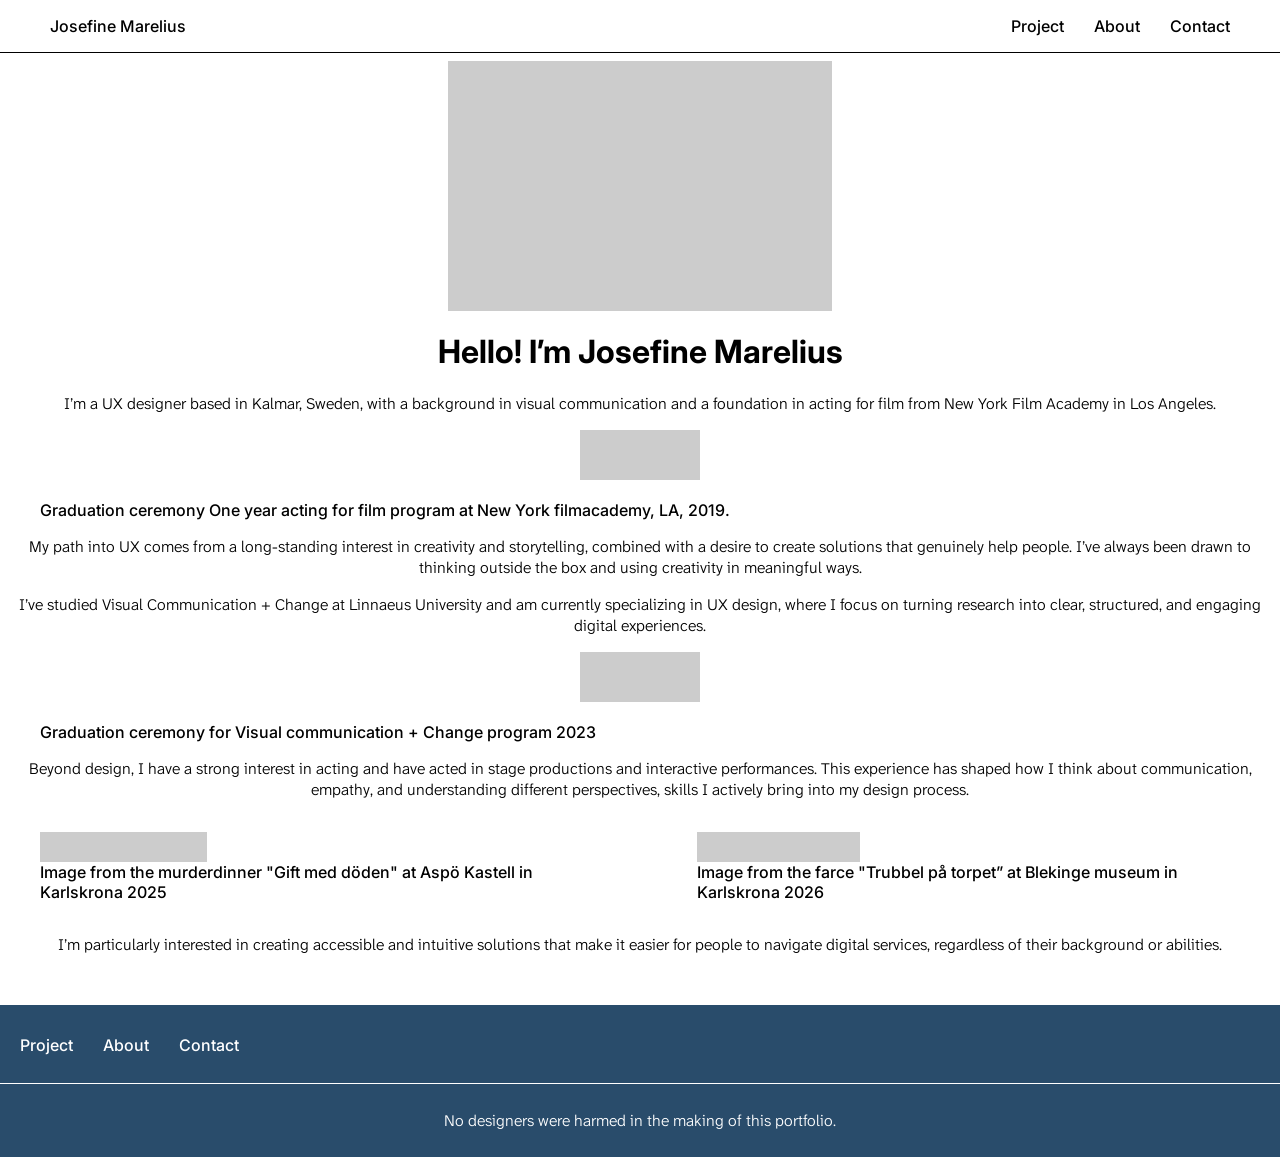
==== about/index.html @ 90ea8276 "About Grundstruktur" ====
<!DOCTYPE html>
<html lang="en">
<head>
    <meta charset="UTF-8">
    <meta name="viewport" content="width=device-width, initial-scale=1.0">
    <title>Josefine Marelius</title>
    <link rel="stylesheet" href="style.css">

      <link rel="preconnect" href="https://fonts.googleapis.com">
<link rel="preconnect" href="https://fonts.gstatic.com" crossorigin>
<link href="https://fonts.googleapis.com/css2?family=Bebas+Neue&family=Inter:ital,opsz,wght@0,14..32,100..900;1,14..32,100..900&display=swap" rel="stylesheet">

    <link rel="stylesheet" href="style.css">

    <link rel="preconnect" href="https://fonts.googleapis.com">
<link rel="preconnect" href="https://fonts.gstatic.com" crossorigin>
<link href="https://fonts.googleapis.com/css2?family=Atkinson+Hyperlegible+Next:ital,wght@0,200..800;1,200..800&family=Bebas+Neue&family=Inter:ital,opsz,wght@0,14..32,100..900;1,14..32,100..900&display=swap" rel="stylesheet">
</head>

<body>

    <nav class="navbar">
    <ul>
        <li><a href="start.html">Josefine Marelius</a></li>
        <li><a href="projects.html">Project</a></li>
        <li><a href="about.html">About</a></li>
        <li><a href="contact.html">Contact</a></li>
        </ul>
      <hr>
</nav>

<div class="img-medium-placeholder"></div>


<h1>Hello! I’m Josefine Marelius</h1>
<p>I’m a UX designer based in Kalmar, Sweden, with a background in visual communication and a foundation in acting for film from New York Film Academy in Los Angeles.</p>

<figure>
<div class="img-small-placeholder"></div>
<figcaption>Graduation ceremony One year acting for film program at New York filmacademy, LA, 2019.</figcaption>
</figure>

<p>My path into UX comes from a long-standing interest in creativity and storytelling, combined with a desire to create solutions that genuinely help people. I’ve always been drawn to thinking outside the box and using creativity in meaningful ways.</p>
<p>I’ve studied Visual Communication + Change at Linnaeus University and am currently specializing in UX design, where I focus on turning research into clear, structured, and engaging digital experiences.</p>

<figure>
<div class="img-small-placeholder"></div>
<figcaption>Graduation ceremony for Visual communication + Change program 2023</figcaption>
</figure>

<p>Beyond design, I have a strong interest in acting and have acted in stage productions and interactive performances. This experience has shaped how I think about communication, empathy, and understanding different perspectives, skills I actively bring into my design process.</p>

<div class="xsmall-container">

 <figure>  
<div class="img-xsmall-placeholder"></div>
<figcaption>Image from the murderdinner "Gift med döden" at Aspö Kastell in Karlskrona 2025 </figcaption>
</figure> 

<figure>
<div class="img-xsmall-placeholder"></div>
<figcaption>Image from the farce "Trubbel på torpet” at Blekinge museum in Karlskrona 2026</figcaption>
</figure>
</div>

<p>I’m particularly interested in creating accessible and intuitive solutions that make it easier for people to navigate digital services, regardless of their background or abilities.</p>

<footer class="footer">
    <ul>
        <li><a href="projects.html">Project</a></li>
        <li><a href="about.html">About</a></li>
        <li><a href="contact.html">Contact</a></li>
        </ul>
        <hr>

    <p>No designers were harmed in the making of this portfolio.</p>

</footer>

</body>
</html>
---- about/style.css ----
body {
  margin: 0; 
  font-family: "Inter", sans-serif;
  font-optical-sizing: auto;
  font-weight: 500;
  font-style: normal;

}

p {
  font-family: "Atkinson Hyperlegible Next", sans-serif;
  font-optical-sizing: auto;
  font-weight: 300;
  font-style: normal;

}


.navbar {
    background-color: white;
       
}

.navbar ul {
    padding: 0 50px;
    list-style-type: none;
    display: flex;
    justify-content: space-between;
    
}

.navbar li:first-child {
    margin-right: auto;
}

.navbar li + li {
    margin-left: 30px;
}


.navbar a {
    color: black;
    text-decoration: none;
    
}

.navbar hr {
    
    border: none;
    border-top: 1.5px solid black;
       
}

h1, p {
    text-align: center;
}

.img-medium-placeholder {
    
    width: 30%;
    height: 250px;
    background-color: #ccc;
    margin: 0 auto;
}

.img-small-placeholder {
    
    width: 10%;
    height: 50px;
    background-color: #ccc;
    margin: 0 auto 20px;
}

.xsmall-container {
    
    display: flex;
    justify-content: center;
    gap: 20px;
}


.img-xsmall-placeholder {
    width: 30%;
    height: 30px;
    background-color: #ccc;


}


.footer {
    margin-top: 50px;
    background-color: #294C6B;
    padding: 10px 0;
}

 .footer ul {
    margin: 0;
    list-style-type: none;
    display: flex;
    gap: 30px;
    padding: 20px;   
}


.footer a {
    color: white;
    text-decoration: none;
       
}

.footer hr {
    border: none;
    border-top: 1.5px solid white;
}
.footer p {
    color: white;
    text-align: center;
    padding-top: 10px;
    
}
---- about/style.css ----
body {
  margin: 0; 
  font-family: "Inter", sans-serif;
  font-optical-sizing: auto;
  font-weight: 500;
  font-style: normal;

}

p {
  font-family: "Atkinson Hyperlegible Next", sans-serif;
  font-optical-sizing: auto;
  font-weight: 300;
  font-style: normal;

}


.navbar {
    background-color: white;
       
}

.navbar ul {
    padding: 0 50px;
    list-style-type: none;
    display: flex;
    justify-content: space-between;
    
}

.navbar li:first-child {
    margin-right: auto;
}

.navbar li + li {
    margin-left: 30px;
}


.navbar a {
    color: black;
    text-decoration: none;
    
}

.navbar hr {
    
    border: none;
    border-top: 1.5px solid black;
       
}

h1, p {
    text-align: center;
}

.img-medium-placeholder {
    
    width: 30%;
    height: 250px;
    background-color: #ccc;
    margin: 0 auto;
}

.img-small-placeholder {
    
    width: 10%;
    height: 50px;
    background-color: #ccc;
    margin: 0 auto 20px;
}

.xsmall-container {
    
    display: flex;
    justify-content: center;
    gap: 20px;
}


.img-xsmall-placeholder {
    width: 30%;
    height: 30px;
    background-color: #ccc;


}


.footer {
    margin-top: 50px;
    background-color: #294C6B;
    padding: 10px 0;
}

 .footer ul {
    margin: 0;
    list-style-type: none;
    display: flex;
    gap: 30px;
    padding: 20px;   
}


.footer a {
    color: white;
    text-decoration: none;
       
}

.footer hr {
    border: none;
    border-top: 1.5px solid white;
}
.footer p {
    color: white;
    text-align: center;
    padding-top: 10px;
    
}
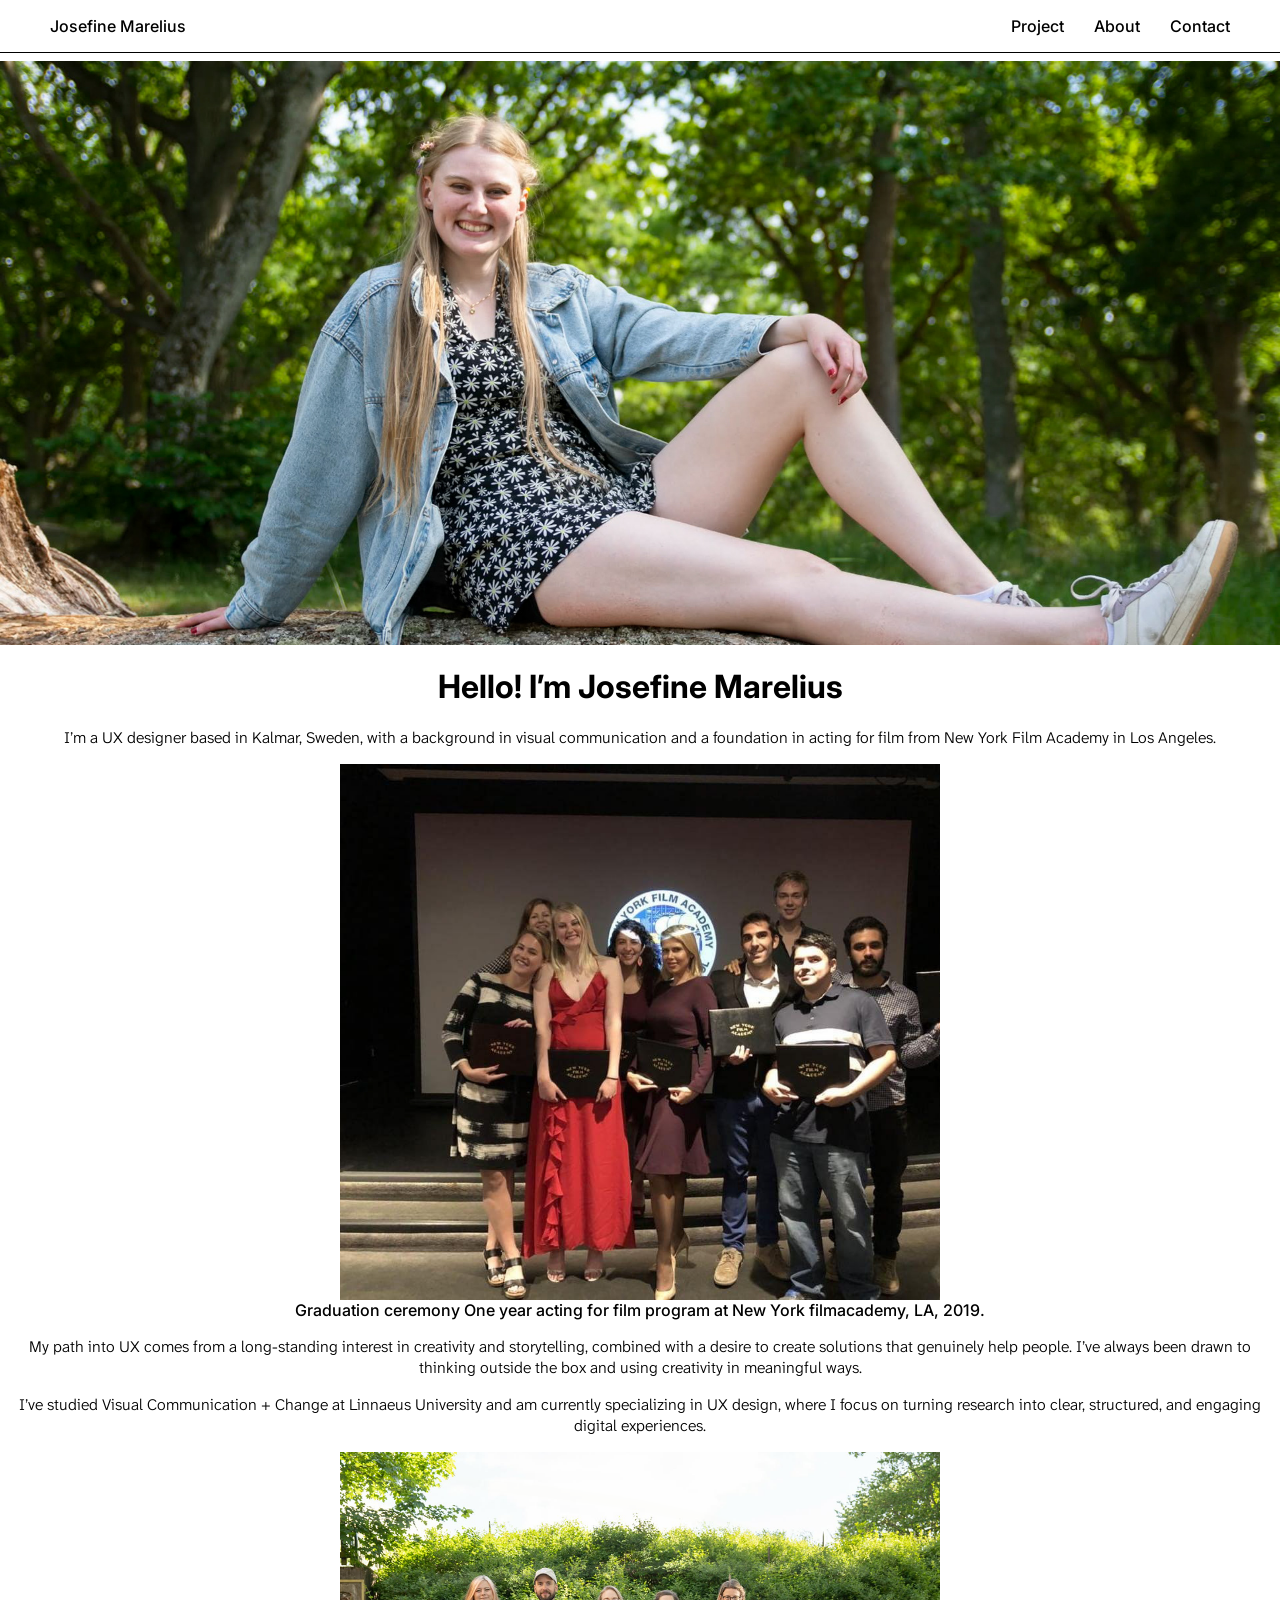
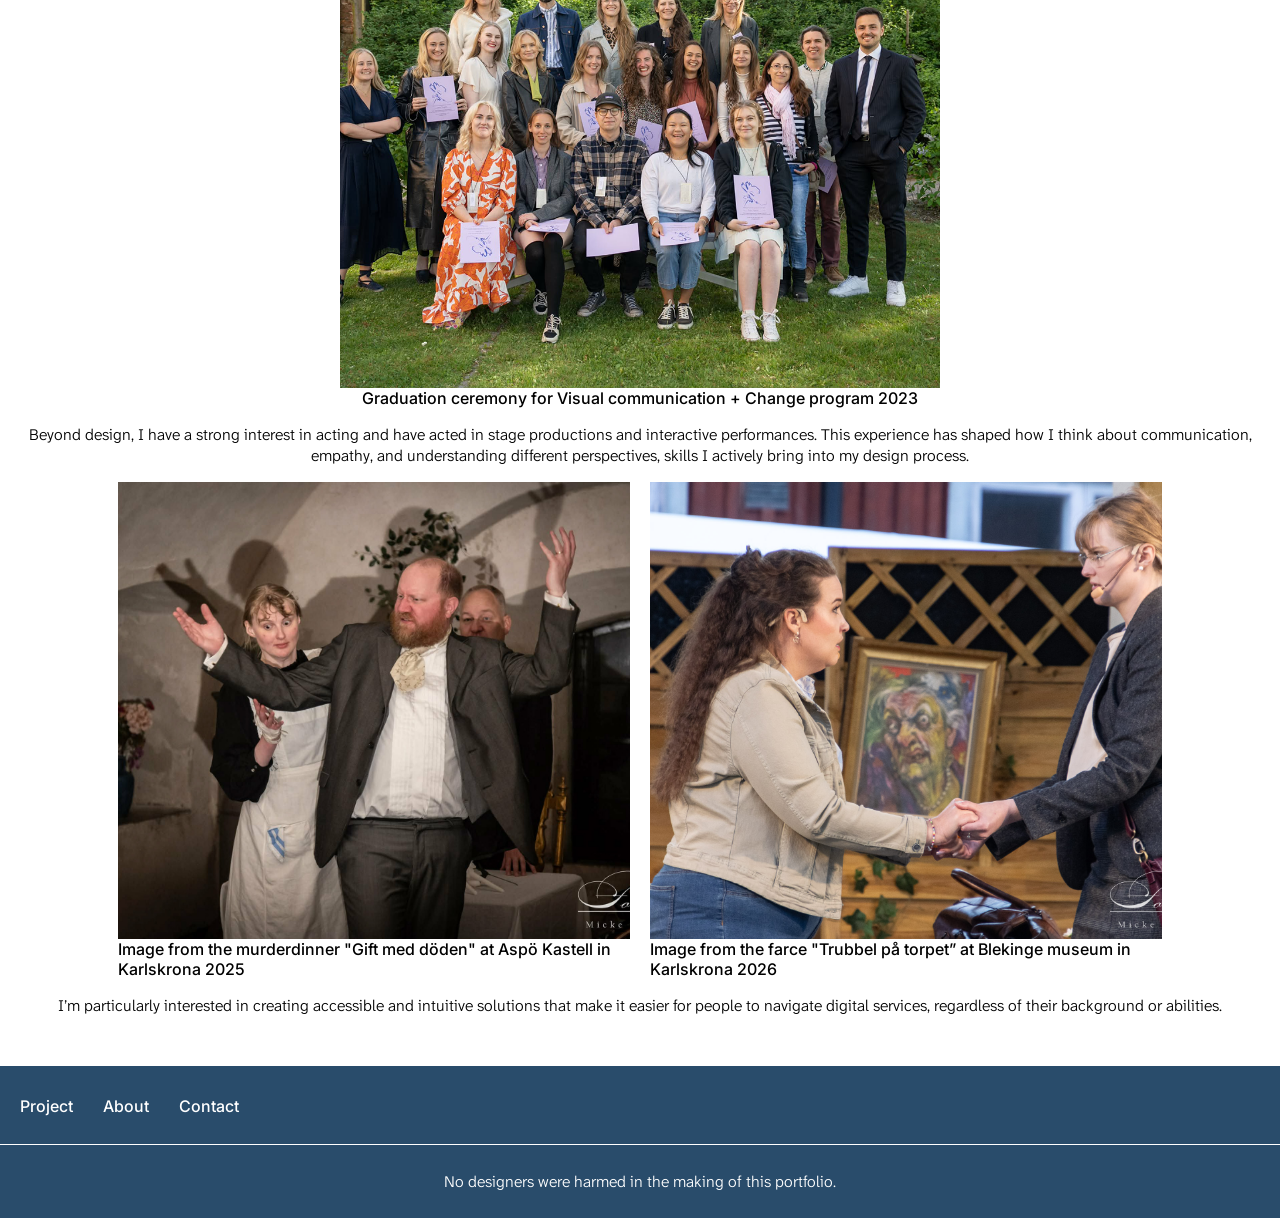
==== commit 712f498b: "Bilder" ====
--- a/about/index.html
+++ b/about/index.html
@@ -6,76 +6,96 @@
     <title>Josefine Marelius</title>
     <link rel="stylesheet" href="style.css">
 
-      <link rel="preconnect" href="https://fonts.googleapis.com">
-<link rel="preconnect" href="https://fonts.gstatic.com" crossorigin>
-<link href="https://fonts.googleapis.com/css2?family=Bebas+Neue&family=Inter:ital,opsz,wght@0,14..32,100..900;1,14..32,100..900&display=swap" rel="stylesheet">
+    <link rel="preconnect" href="https://fonts.googleapis.com">
+    <link rel="preconnect" href="https://fonts.gstatic.com" crossorigin>
+    <link href="https://fonts.googleapis.com/css2?family=Bebas+Neue&family=Inter:ital,opsz,wght@0,14..32,100..900;1,14..32,100..900&display=swap" rel="stylesheet">
 
     <link rel="stylesheet" href="style.css">
 
     <link rel="preconnect" href="https://fonts.googleapis.com">
-<link rel="preconnect" href="https://fonts.gstatic.com" crossorigin>
-<link href="https://fonts.googleapis.com/css2?family=Atkinson+Hyperlegible+Next:ital,wght@0,200..800;1,200..800&family=Bebas+Neue&family=Inter:ital,opsz,wght@0,14..32,100..900;1,14..32,100..900&display=swap" rel="stylesheet">
+    <link rel="preconnect" href="https://fonts.gstatic.com" crossorigin>
+    <link href="https://fonts.googleapis.com/css2?family=Atkinson+Hyperlegible+Next:ital,wght@0,200..800;1,200..800&family=Bebas+Neue&family=Inter:ital,opsz,wght@0,14..32,100..900;1,14..32,100..900&display=swap" rel="stylesheet">
 </head>
 
 <body>
 
-    <nav class="navbar">
-    <ul>
-        <li><a href="start.html">Josefine Marelius</a></li>
-        <li><a href="projects.html">Project</a></li>
-        <li><a href="about.html">About</a></li>
-        <li><a href="contact.html">Contact</a></li>
+    <nav>
+        <ul>
+            <li><a href="../index.html">Josefine Marelius</a></li>
+            <li><a href="../projects/index.html">Project</a></li>
+            <li><a href="../about/index.html">About</a></li>
+            <li><a href="../contact/index.html">Contact</a></li>
         </ul>
       <hr>
-</nav>
+    </nav>
 
-<div class="img-medium-placeholder"></div>
+    <img class="img-large" src="Img/About-bild-1.jpg" alt="">
 
+    <!--
+        Lägg gärna detta i en div. Och img ovan. 
+        I programmering blir allt lättare om man låter allt ligga i olika div eller sections. 
+        Sällan man vill låta saker ligga "löst" direkt i main
+    -->
+    <h1>Hello! I’m Josefine Marelius</h1>
+    <p>
+        I’m a UX designer based in Kalmar, Sweden, with a background in visual communication and 
+        a foundation in acting for film from New York Film Academy in Los Angeles.
+    </p>
 
-<h1>Hello! I’m Josefine Marelius</h1>
-<p>I’m a UX designer based in Kalmar, Sweden, with a background in visual communication and a foundation in acting for film from New York Film Academy in Los Angeles.</p>
+    <figure>
+        <img class="img-small" src="Img/About bild 2.jpg" alt="">
+        <figcaption>Graduation ceremony One year acting for film program at New York filmacademy, LA, 2019.</figcaption>
+    </figure>
 
-<figure>
-<div class="img-small-placeholder"></div>
-<figcaption>Graduation ceremony One year acting for film program at New York filmacademy, LA, 2019.</figcaption>
-</figure>
+    <p>
+        My path into UX comes from a long-standing interest in creativity and storytelling, 
+        combined with a desire to create solutions that genuinely help people. 
+        I’ve always been drawn to thinking outside the box and using creativity in meaningful ways.
+    </p>
+    <p>
+        I’ve studied Visual Communication + Change at Linnaeus University and am currently 
+        specializing in UX design, where I focus on turning research into clear, 
+        structured, and engaging digital experiences.
+    </p>
 
-<p>My path into UX comes from a long-standing interest in creativity and storytelling, combined with a desire to create solutions that genuinely help people. I’ve always been drawn to thinking outside the box and using creativity in meaningful ways.</p>
-<p>I’ve studied Visual Communication + Change at Linnaeus University and am currently specializing in UX design, where I focus on turning research into clear, structured, and engaging digital experiences.</p>
+    <figure>
+        <img class="img-small" src="Img/about bild 3.png" alt="">
+        <figcaption>Graduation ceremony for Visual communication + Change program 2023</figcaption>
+    </figure>
 
-<figure>
-<div class="img-small-placeholder"></div>
-<figcaption>Graduation ceremony for Visual communication + Change program 2023</figcaption>
-</figure>
+    <p>
+        Beyond design, I have a strong interest in acting and have acted in stage productions and interactive performances. 
+        This experience has shaped how I think about communication, empathy, and understanding different perspectives, 
+        skills I actively bring into my design process.
+    </p>
 
-<p>Beyond design, I have a strong interest in acting and have acted in stage productions and interactive performances. This experience has shaped how I think about communication, empathy, and understanding different perspectives, skills I actively bring into my design process.</p>
+    <div class="small-row">
+        <figure>  
+            <img class="img-small" src="Img/about bild 4 vänster.jpg" alt="">
+            <figcaption>Image from the murderdinner "Gift med döden" at Aspö Kastell in Karlskrona 2025 </figcaption>
+        </figure> 
 
-<div class="xsmall-container">
+        <figure>
+            <img class="img-small" src="Img/About bild 5 höger.jpg" alt="">
+            <figcaption>Image from the farce "Trubbel på torpet” at Blekinge museum in Karlskrona 2026</figcaption>
+        </figure>
+    </div>
 
- <figure>  
-<div class="img-xsmall-placeholder"></div>
-<figcaption>Image from the murderdinner "Gift med döden" at Aspö Kastell in Karlskrona 2025 </figcaption>
-</figure> 
+    <p>
+        I’m particularly interested in creating accessible and intuitive solutions that make it easier for people 
+        to navigate digital services, regardless of their background or abilities.
+    </p>
 
-<figure>
-<div class="img-xsmall-placeholder"></div>
-<figcaption>Image from the farce "Trubbel på torpet” at Blekinge museum in Karlskrona 2026</figcaption>
-</figure>
-</div>
-
-<p>I’m particularly interested in creating accessible and intuitive solutions that make it easier for people to navigate digital services, regardless of their background or abilities.</p>
-
-<footer class="footer">
-    <ul>
-        <li><a href="projects.html">Project</a></li>
-        <li><a href="about.html">About</a></li>
-        <li><a href="contact.html">Contact</a></li>
+    <footer>
+        <ul>
+            <li><a href="../projects/index.html">Project</a></li>
+            <li><a href="../about/index.html">About</a></li>
+            <li><a href="../contact/index.html">Contact</a></li>
         </ul>
         <hr>
 
-    <p>No designers were harmed in the making of this portfolio.</p>
-
-</footer>
+        <p>No designers were harmed in the making of this portfolio.</p>
+    </footer>
 
 </body>
 </html>
--- a/about/style.css
+++ b/about/style.css
@@ -4,7 +4,6 @@
   font-optical-sizing: auto;
   font-weight: 500;
   font-style: normal;
-
 }
 
 p {
@@ -12,89 +11,90 @@
   font-optical-sizing: auto;
   font-weight: 300;
   font-style: normal;
-
 }
 
 
-.navbar {
-    background-color: white;
-       
+nav {
+    background-color: white;    
 }
 
-.navbar ul {
+nav ul {
     padding: 0 50px;
     list-style-type: none;
     display: flex;
     justify-content: space-between;
-    
 }
 
-.navbar li:first-child {
+nav li:first-child {
     margin-right: auto;
 }
 
-.navbar li + li {
+nav li + li {
     margin-left: 30px;
 }
 
 
-.navbar a {
+nav a {
     color: black;
-    text-decoration: none;
-    
+    text-decoration: none;   
 }
 
-.navbar hr {
-    
+nav hr { 
     border: none;
-    border-top: 1.5px solid black;
-       
+    border-top: 1.5px solid black;       
 }
 
 h1, p {
     text-align: center;
 }
 
-.img-medium-placeholder {
+.img-large {
+    width: 100%;
+    aspect-ratio: 2.19 / 1;
+    object-fit: cover;
+    display: block;
     
-    width: 30%;
-    height: 250px;
-    background-color: #ccc;
-    margin: 0 auto;
 }
 
-.img-small-placeholder {
+.img-small {
+    width: 50%;
+    aspect-ratio: 1.12 / 1;
+    object-fit: cover;
+    display: block;
     
-    width: 10%;
-    height: 50px;
-    background-color: #ccc;
-    margin: 0 auto 20px;
 }
 
-.xsmall-container {
-    
+.small-row {
     display: flex;
     justify-content: center;
     gap: 20px;
 }
 
+.small-row figure {
+    width: 40%;
+    margin: 0;
+}
 
-.img-xsmall-placeholder {
-    width: 30%;
-    height: 30px;
-    background-color: #ccc;
+.small-row .img-small {
+    width: 100%;
+}
 
-
+figure {
+    display: flex;
+    flex-direction: column;
+    align-items: center;
 }
 
 
-.footer {
+
+
+footer {
     margin-top: 50px;
     background-color: #294C6B;
     padding: 10px 0;
 }
 
- .footer ul {
+ footer ul {
     margin: 0;
     list-style-type: none;
     display: flex;
@@ -103,19 +103,18 @@
 }
 
 
-.footer a {
+footer a {
     color: white;
-    text-decoration: none;
-       
+    text-decoration: none; 
 }
 
-.footer hr {
+footer hr {
     border: none;
     border-top: 1.5px solid white;
 }
-.footer p {
+
+footer p {
     color: white;
     text-align: center;
     padding-top: 10px;
-    
 }
--- a/about/style.css
+++ b/about/style.css
@@ -4,7 +4,6 @@
   font-optical-sizing: auto;
   font-weight: 500;
   font-style: normal;
-
 }
 
 p {
@@ -12,89 +11,90 @@
   font-optical-sizing: auto;
   font-weight: 300;
   font-style: normal;
-
 }
 
 
-.navbar {
-    background-color: white;
-       
+nav {
+    background-color: white;    
 }
 
-.navbar ul {
+nav ul {
     padding: 0 50px;
     list-style-type: none;
     display: flex;
     justify-content: space-between;
-    
 }
 
-.navbar li:first-child {
+nav li:first-child {
     margin-right: auto;
 }
 
-.navbar li + li {
+nav li + li {
     margin-left: 30px;
 }
 
 
-.navbar a {
+nav a {
     color: black;
-    text-decoration: none;
-    
+    text-decoration: none;   
 }
 
-.navbar hr {
-    
+nav hr { 
     border: none;
-    border-top: 1.5px solid black;
-       
+    border-top: 1.5px solid black;       
 }
 
 h1, p {
     text-align: center;
 }
 
-.img-medium-placeholder {
+.img-large {
+    width: 100%;
+    aspect-ratio: 2.19 / 1;
+    object-fit: cover;
+    display: block;
     
-    width: 30%;
-    height: 250px;
-    background-color: #ccc;
-    margin: 0 auto;
 }
 
-.img-small-placeholder {
+.img-small {
+    width: 50%;
+    aspect-ratio: 1.12 / 1;
+    object-fit: cover;
+    display: block;
     
-    width: 10%;
-    height: 50px;
-    background-color: #ccc;
-    margin: 0 auto 20px;
 }
 
-.xsmall-container {
-    
+.small-row {
     display: flex;
     justify-content: center;
     gap: 20px;
 }
 
+.small-row figure {
+    width: 40%;
+    margin: 0;
+}
 
-.img-xsmall-placeholder {
-    width: 30%;
-    height: 30px;
-    background-color: #ccc;
+.small-row .img-small {
+    width: 100%;
+}
 
-
+figure {
+    display: flex;
+    flex-direction: column;
+    align-items: center;
 }
 
 
-.footer {
+
+
+footer {
     margin-top: 50px;
     background-color: #294C6B;
     padding: 10px 0;
 }
 
- .footer ul {
+ footer ul {
     margin: 0;
     list-style-type: none;
     display: flex;
@@ -103,19 +103,18 @@
 }
 
 
-.footer a {
+footer a {
     color: white;
-    text-decoration: none;
-       
+    text-decoration: none; 
 }
 
-.footer hr {
+footer hr {
     border: none;
     border-top: 1.5px solid white;
 }
-.footer p {
+
+footer p {
     color: white;
     text-align: center;
     padding-top: 10px;
-    
 }
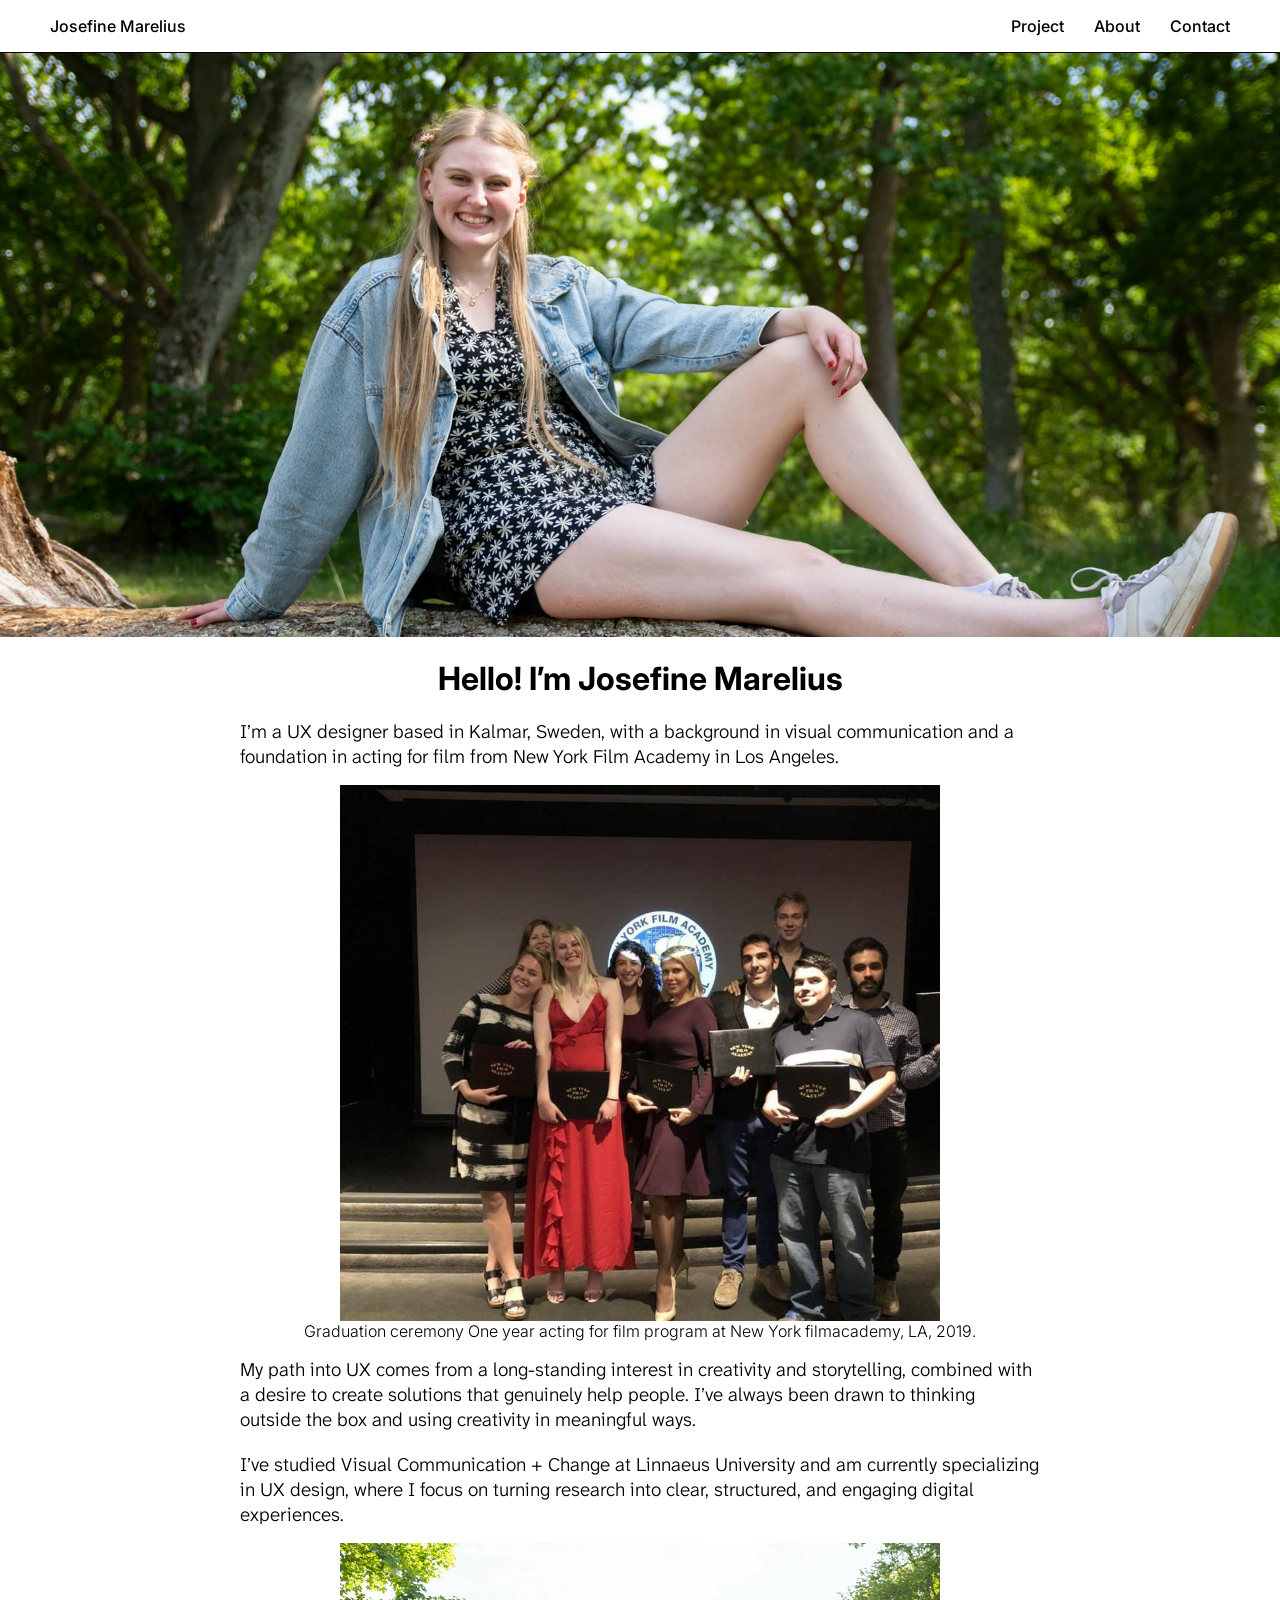
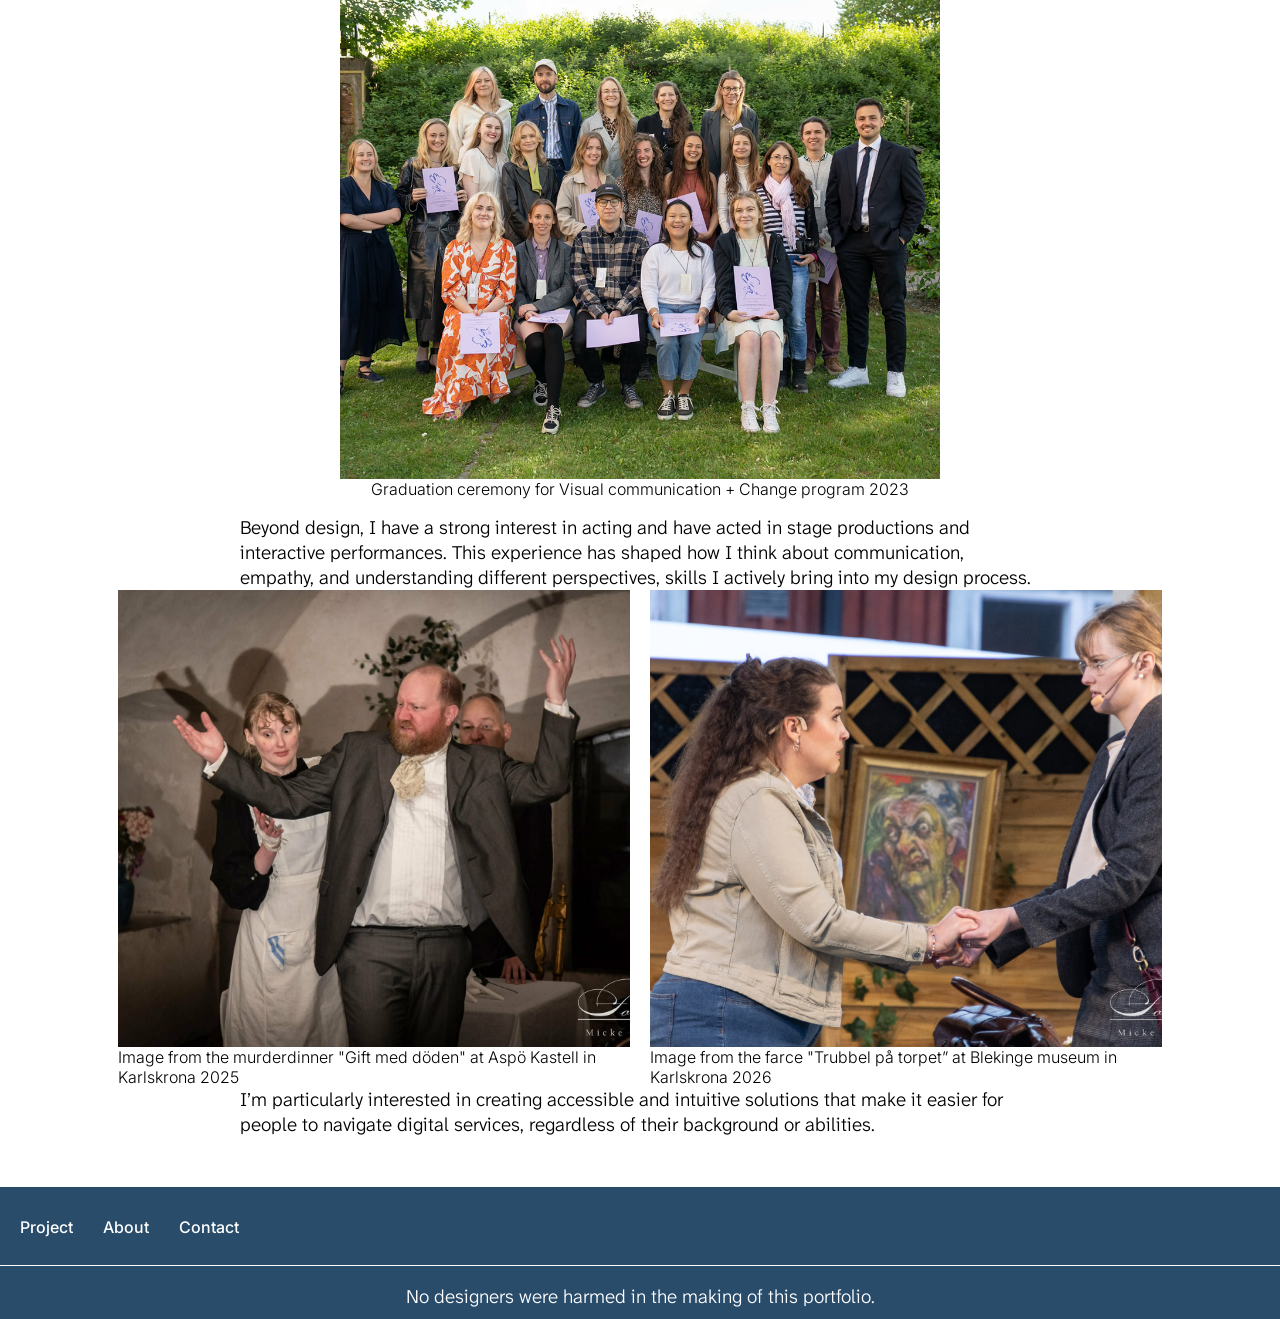
==== commit 728937d9: "img wrapper" ====
--- a/about/index.html
+++ b/about/index.html
@@ -29,7 +29,9 @@
       <hr>
     </nav>
 
+    <div class="img-wrapper">
     <img class="img-large" src="Img/About-bild-1.jpg" alt="">
+    </div>
 
     <!--
         Lägg gärna detta i en div. Och img ovan. 
@@ -51,7 +53,7 @@
         My path into UX comes from a long-standing interest in creativity and storytelling, 
         combined with a desire to create solutions that genuinely help people. 
         I’ve always been drawn to thinking outside the box and using creativity in meaningful ways.
-    </p>
+    </p> <br>
     <p>
         I’ve studied Visual Communication + Change at Linnaeus University and am currently 
         specializing in UX design, where I focus on turning research into clear, 
--- a/about/style.css
+++ b/about/style.css
@@ -9,10 +9,18 @@
 p {
   font-family: "Atkinson Hyperlegible Next", sans-serif;
   font-optical-sizing: auto;
+  font-size: larger;
   font-weight: 300;
   font-style: normal;
+  max-width: 800px;
+  margin: 0 auto;
+  
+  
 }
 
+figcaption {
+    font-weight: 300;
+}
 
 nav {
     background-color: white;    
@@ -41,23 +49,32 @@
 
 nav hr { 
     border: none;
-    border-top: 1.5px solid black;       
+    border-top: 1.5px solid black; 
+    margin-bottom: 0;      
 }
 
-h1, p {
+h1 {
     text-align: center;
 }
 
 .img-large {
-    width: 100%;
+    width: 100%; /* Sätt en max-width: 1281px annars fyller den skärmen till 100% på alla skärmar. Just nu syns inget blått på någon sida av stora bilden */
+    max-width: 1281px;
+    margin: 0 auto;
     aspect-ratio: 2.19 / 1;
     object-fit: cover;
-    display: block;
+    display: block;   
+}
+
+.img-wrapper {
+    background-color: #294C6B;
     
 }
 
+
 .img-small {
-    width: 50%;
+    width: 50%; /* Samma här. Behövs en max-width: 604px, annars blir det 50% även på stor skärm */
+    max-width: 604px;
     aspect-ratio: 1.12 / 1;
     object-fit: cover;
     display: block;
--- a/about/style.css
+++ b/about/style.css
@@ -9,10 +9,18 @@
 p {
   font-family: "Atkinson Hyperlegible Next", sans-serif;
   font-optical-sizing: auto;
+  font-size: larger;
   font-weight: 300;
   font-style: normal;
+  max-width: 800px;
+  margin: 0 auto;
+  
+  
 }
 
+figcaption {
+    font-weight: 300;
+}
 
 nav {
     background-color: white;    
@@ -41,23 +49,32 @@
 
 nav hr { 
     border: none;
-    border-top: 1.5px solid black;       
+    border-top: 1.5px solid black; 
+    margin-bottom: 0;      
 }
 
-h1, p {
+h1 {
     text-align: center;
 }
 
 .img-large {
-    width: 100%;
+    width: 100%; /* Sätt en max-width: 1281px annars fyller den skärmen till 100% på alla skärmar. Just nu syns inget blått på någon sida av stora bilden */
+    max-width: 1281px;
+    margin: 0 auto;
     aspect-ratio: 2.19 / 1;
     object-fit: cover;
-    display: block;
+    display: block;   
+}
+
+.img-wrapper {
+    background-color: #294C6B;
     
 }
 
+
 .img-small {
-    width: 50%;
+    width: 50%; /* Samma här. Behövs en max-width: 604px, annars blir det 50% även på stor skärm */
+    max-width: 604px;
     aspect-ratio: 1.12 / 1;
     object-fit: cover;
     display: block;
